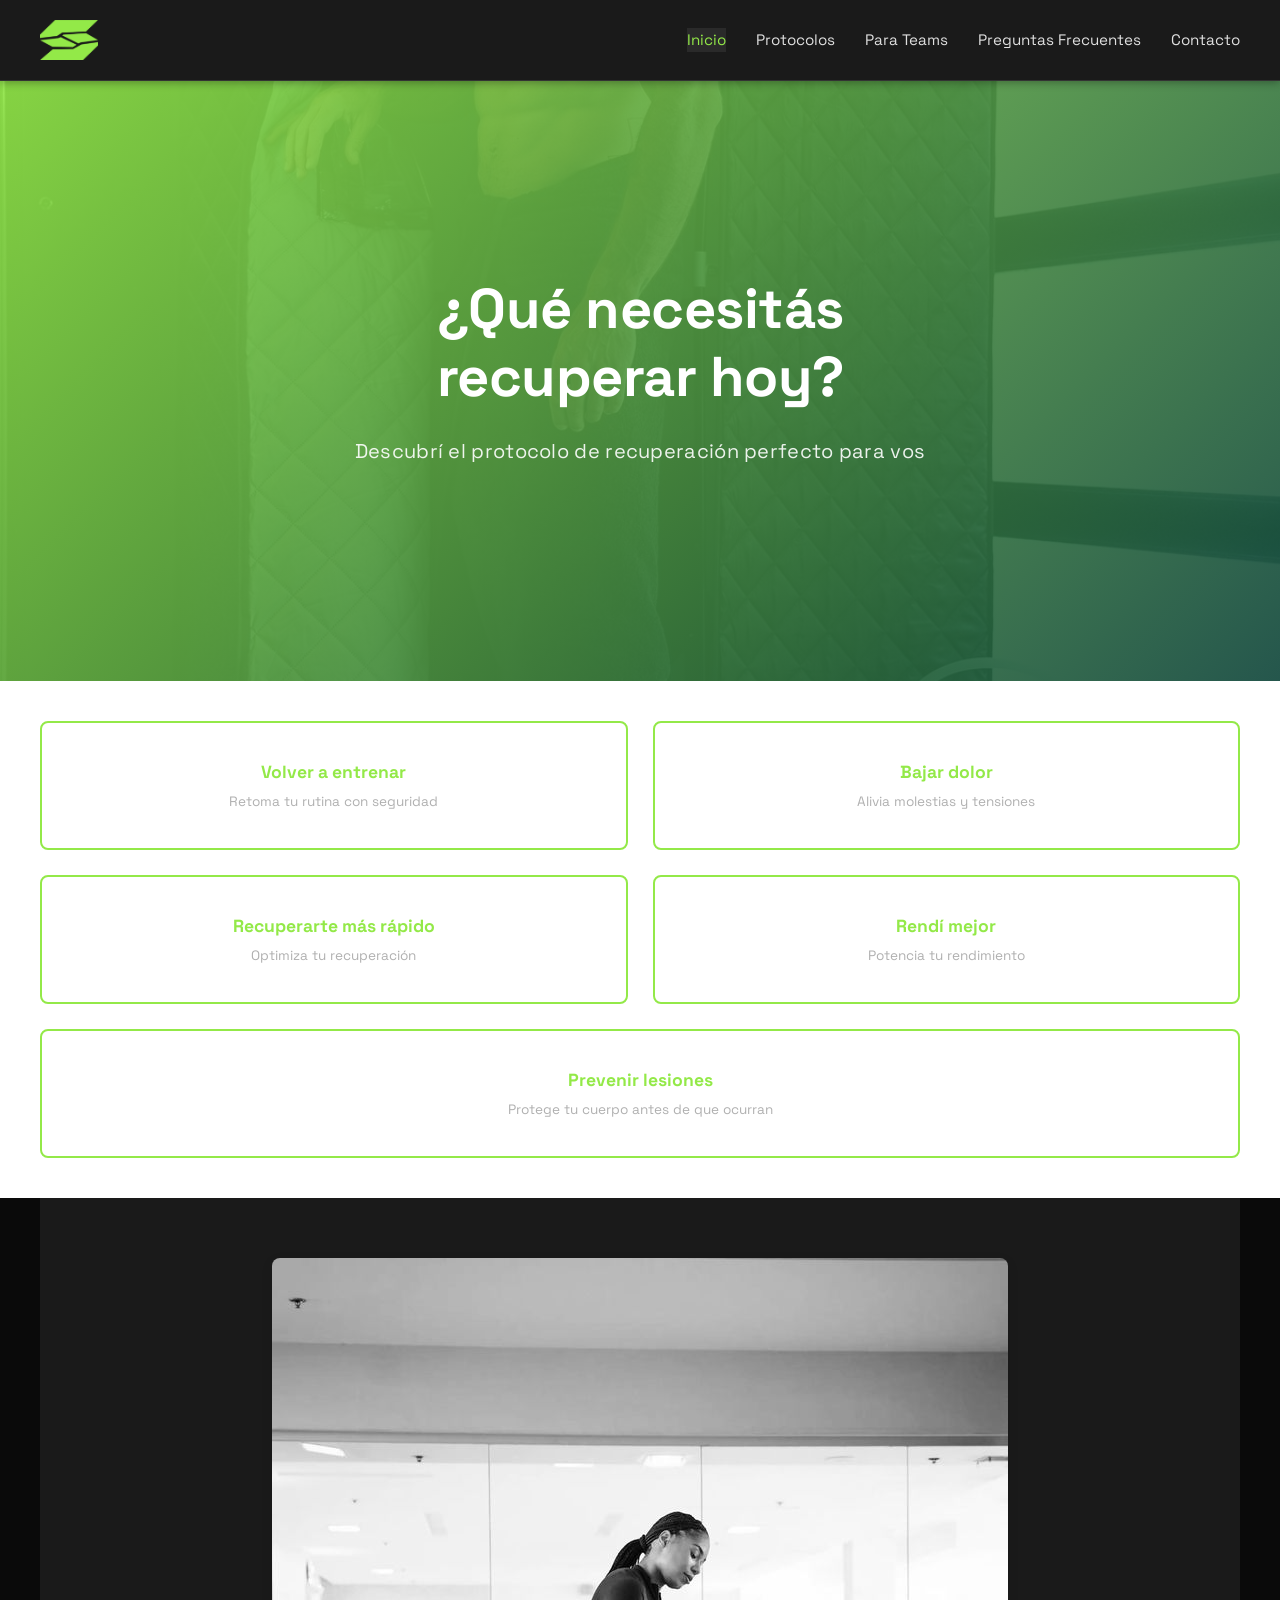
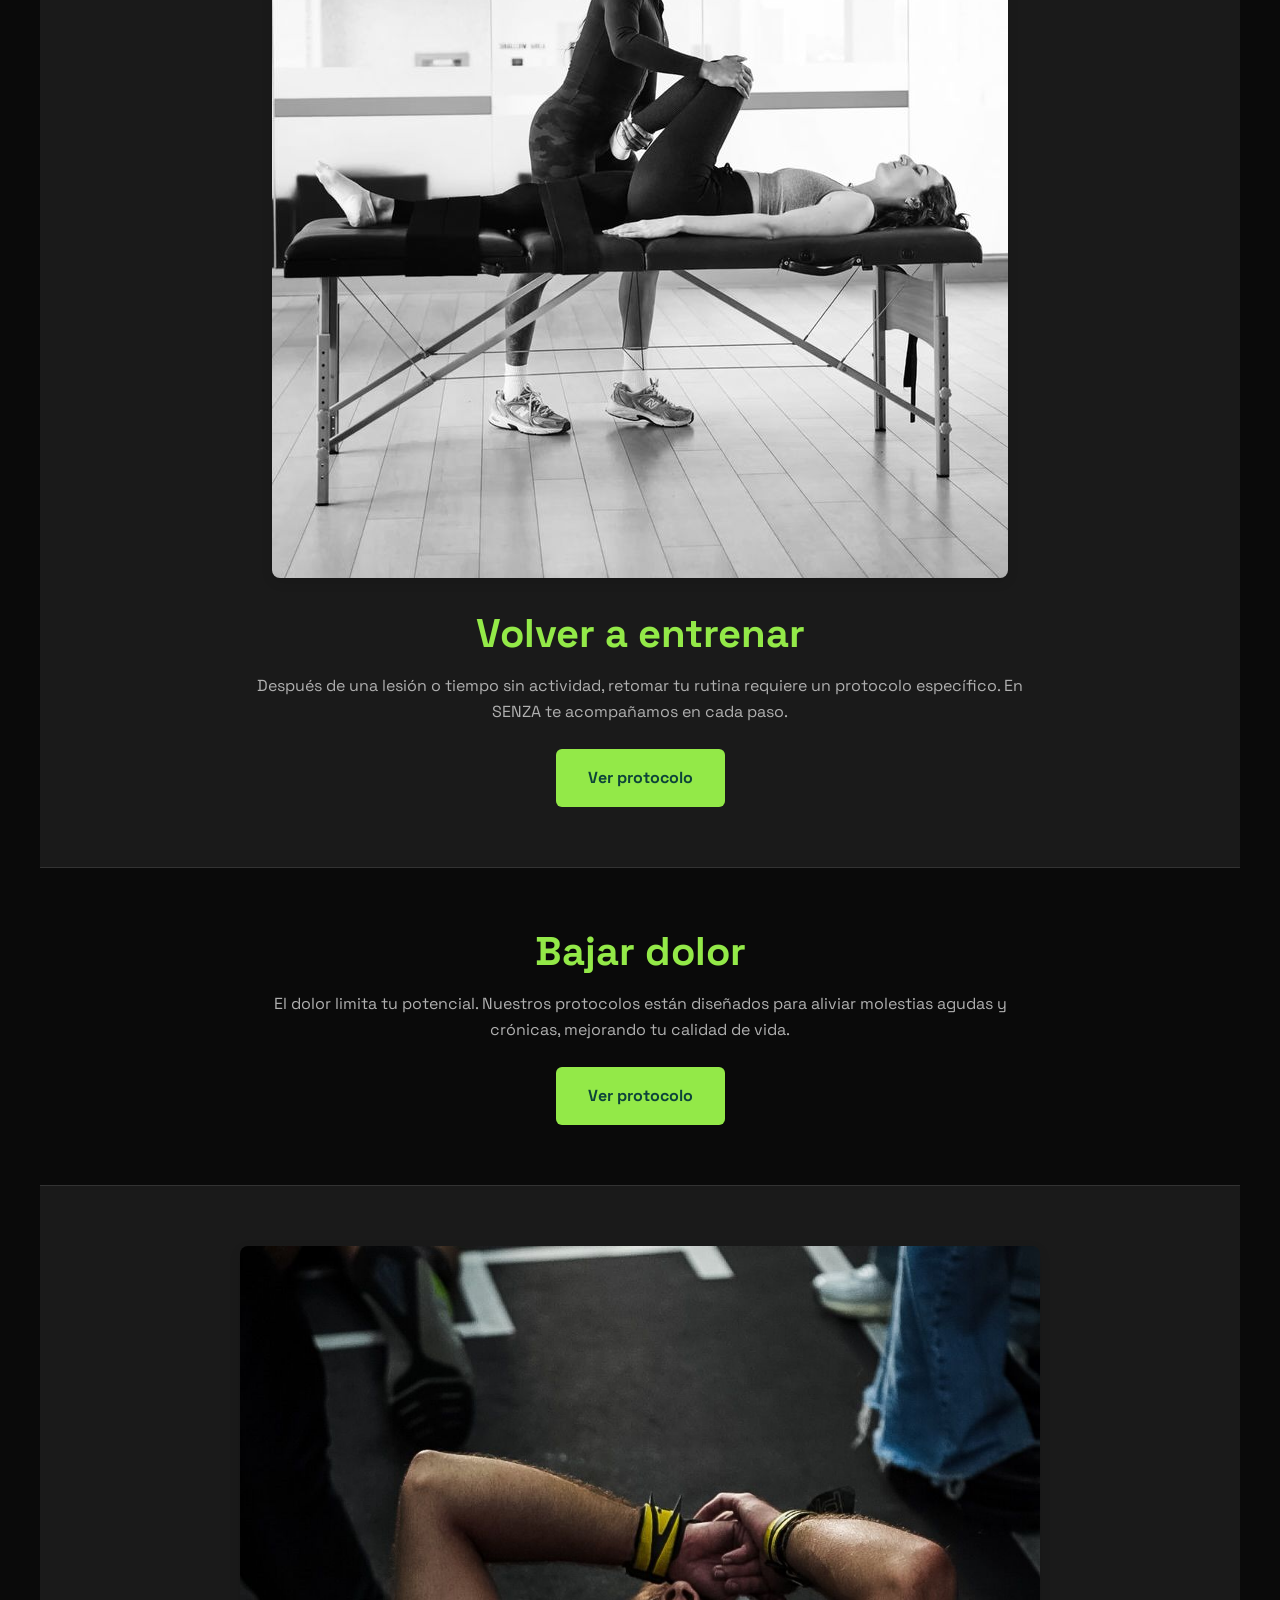
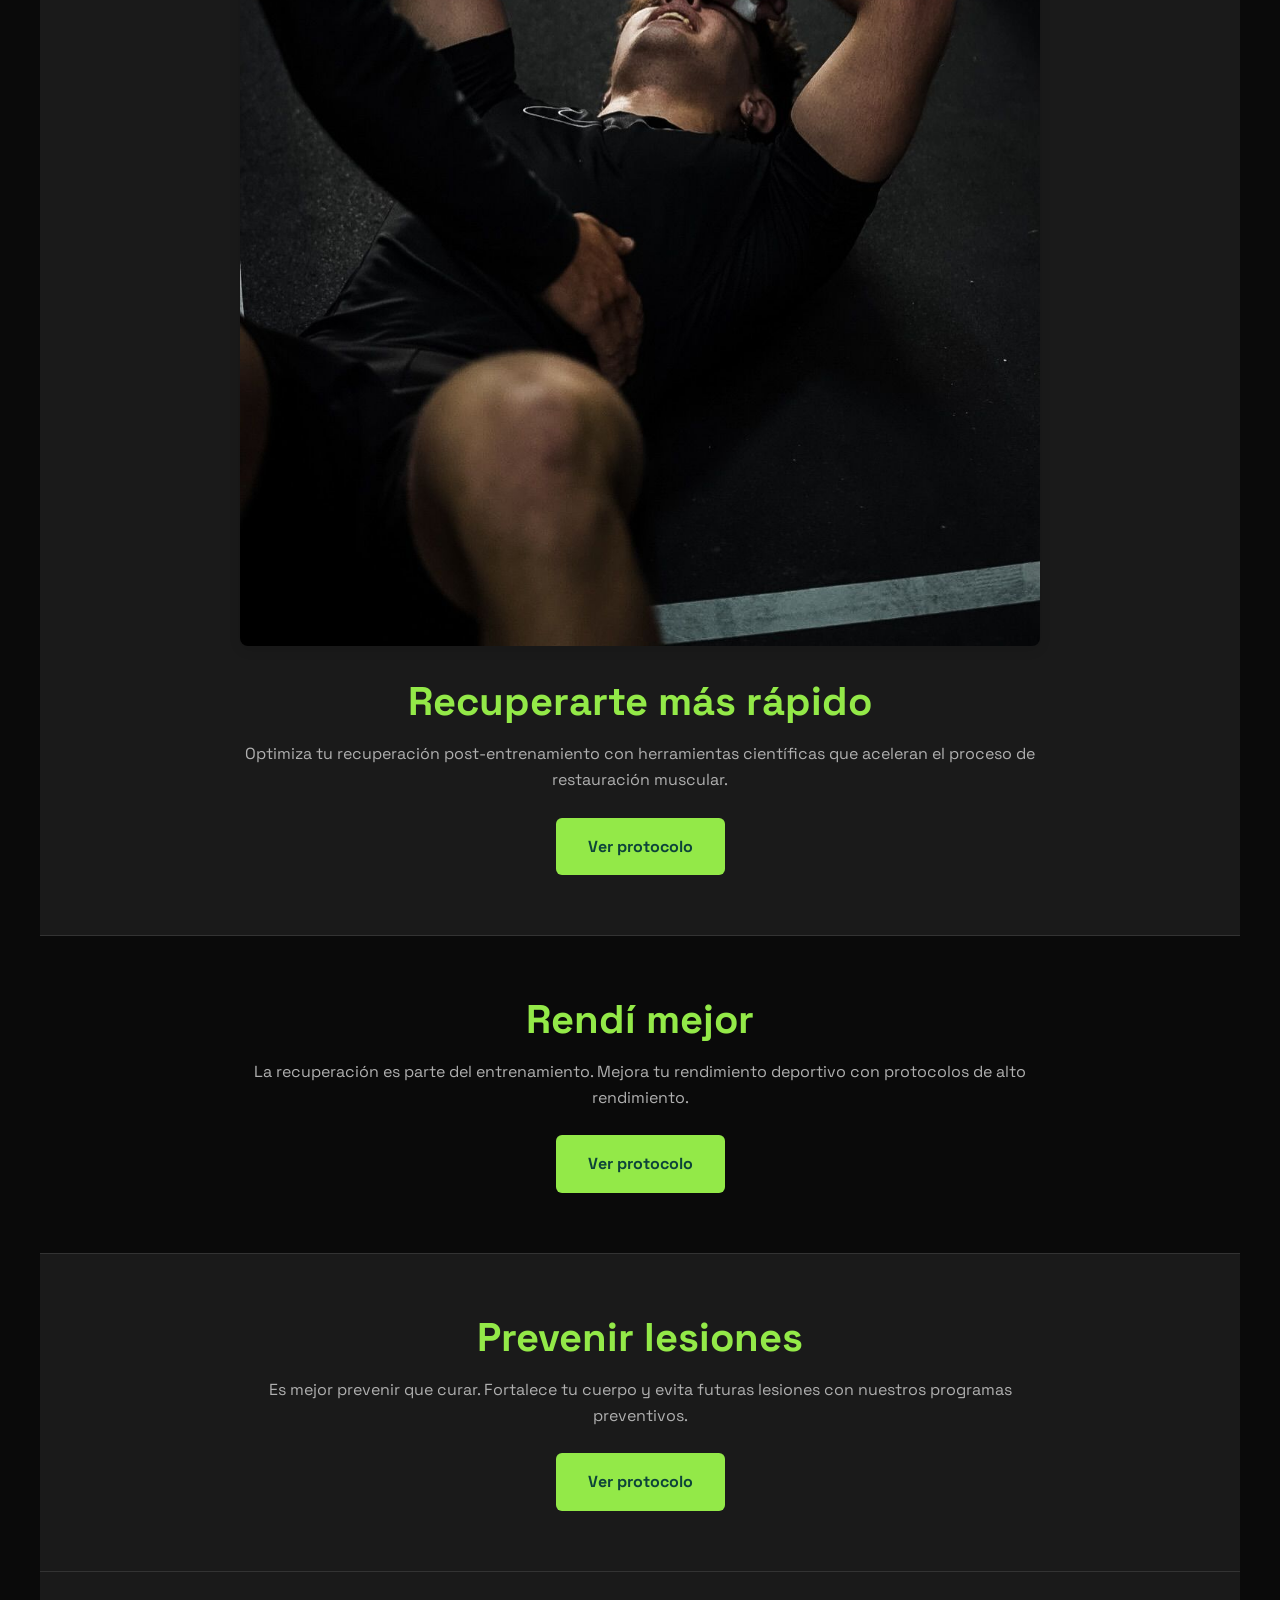
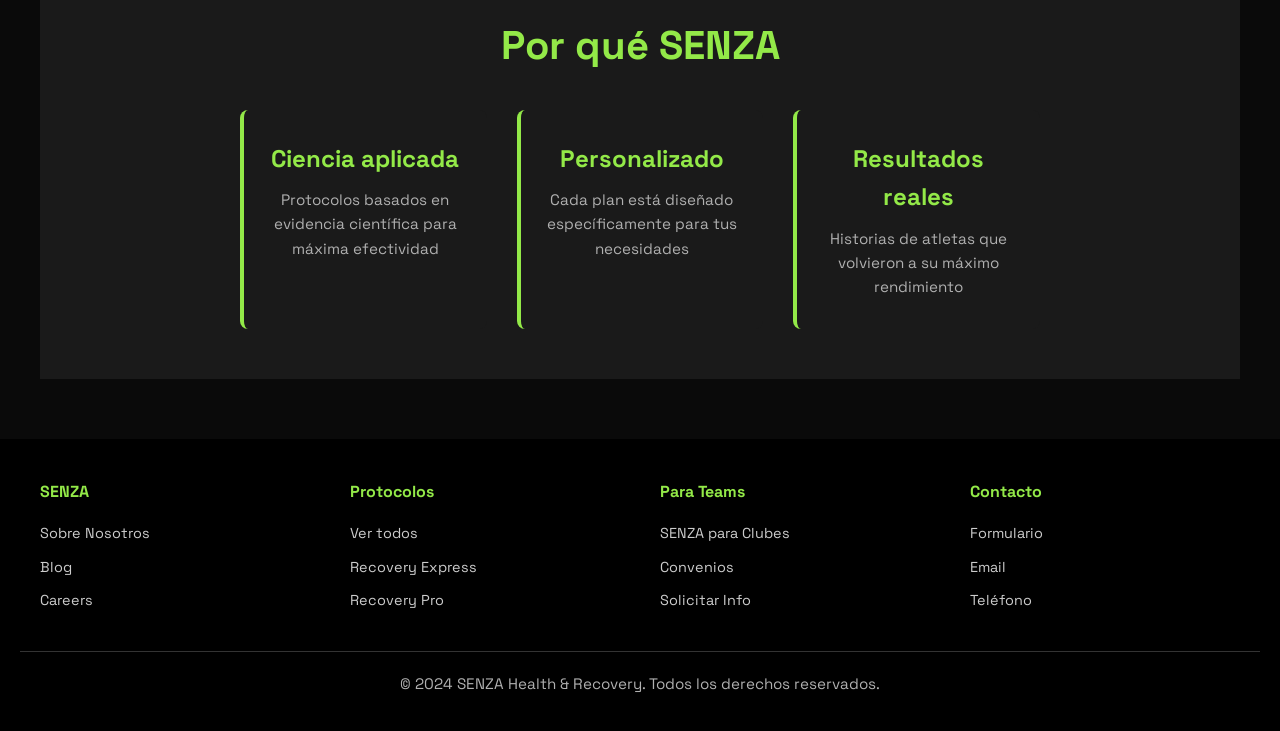
==== index.html @ 99a8eb9c "Initial commit: SENZA Health & Recovery website - HTML pages: index, protocolos, para-teams, pregunt" ====
<!DOCTYPE html>
<html lang="es">
<head>
    <meta charset="UTF-8">
    <meta name="viewport" content="width=device-width, initial-scale=1.0">
    <title>SENZA - Health & Recovery</title>
    <link rel="stylesheet" href="css/estilos.css">
</head>
<body>
    <!-- HEADER / NAVEGACIÓN -->
    <header>
        <nav class="navbar">
            <div class="navbar-container">
                <a href="index.html" class="logo">
                    <img src="imagenes/logo-verde.png" alt="SENZA Logo" class="logo-img">
                </a>
                <ul class="nav-menu">
                    <li><a href="index.html" class="nav-link active">Inicio</a></li>
                    <li><a href="protocolos.html" class="nav-link">Protocolos</a></li>
                    <li><a href="para-teams.html" class="nav-link">Para Teams</a></li>
                    <li><a href="preguntas-frecuentes.html" class="nav-link">Preguntas Frecuentes</a></li>
                    <li><a href="contacto.html" class="nav-link">Contacto</a></li>
                </ul>
                <div class="hamburger">
                    <span></span>
                    <span></span>
                    <span></span>
                </div>
            </div>
        </nav>
    </header>

    <!-- HERO / SECCIÓN PRINCIPAL -->
    <section class="hero" style="background-image: linear-gradient(135deg, rgba(147, 233, 72, 0.9) 0%, rgba(13, 68, 57, 0.9) 100%), url('imagenes/46f7094ea843554cc579ee31e1f7b771.jpg'); background-size: cover; background-position: center;">
        <div class="hero-content">
            <h1>¿Qué necesitás recuperar hoy?</h1>
            <p>Descubrí el protocolo de recuperación perfecto para vos</p>
        </div>
    </section>

    <!-- DIAGNÓSTICO INTERACTIVO -->
    <section class="diagnostic">
        <div class="diagnostic-container">
            <div class="diagnostic-button" onclick="scrollTo('volver-entrenar')">
                <h3>Volver a entrenar</h3>
                <p>Retoma tu rutina con seguridad</p>
            </div>
            <div class="diagnostic-button" onclick="scrollTo('bajar-dolor')">
                <h3>Bajar dolor</h3>
                <p>Alivia molestias y tensiones</p>
            </div>
            <div class="diagnostic-button" onclick="scrollTo('recuperarse-rapido')">
                <h3>Recuperarte más rápido</h3>
                <p>Optimiza tu recuperación</p>
            </div>
            <div class="diagnostic-button" onclick="scrollTo('rendir-mejor')">
                <h3>Rendí mejor</h3>
                <p>Potencia tu rendimiento</p>
            </div>
            <div class="diagnostic-button full-width" onclick="scrollTo('prevenir-lesiones')">
                <h3>Prevenir lesiones</h3>
                <p>Protege tu cuerpo antes de que ocurran</p>
            </div>
        </div>
    </section>

    <!-- MAIN CONTENT -->
    <main>
        <!-- SECCIÓN: VOLVER A ENTRENAR -->
        <section id="volver-entrenar" class="content-section light">
            <div class="section-container">
                <img src="imagenes/8a02cea2cf33fbfdede5aaa1fe6d29bd.jpg" alt="Volver a entrenar" class="section-image">
                <h2>Volver a entrenar</h2>
                <p>Después de una lesión o tiempo sin actividad, retomar tu rutina requiere un protocolo específico. En SENZA te acompañamos en cada paso.</p>
                <a href="protocolos.html#recovery-express" class="btn btn-primary">Ver protocolo</a>
            </div>
        </section>

        <!-- SECCIÓN: BAJAR DOLOR -->
        <section id="bajar-dolor" class="content-section">
            <div class="section-container">
                <h2>Bajar dolor</h2>
                <p>El dolor limita tu potencial. Nuestros protocolos están diseñados para aliviar molestias agudas y crónicas, mejorando tu calidad de vida.</p>
                <a href="protocolos.html#dolor-mobility" class="btn btn-primary">Ver protocolo</a>
            </div>
        </section>

        <!-- SECCIÓN: RECUPERARSE MÁS RÁPIDO -->
        <section id="recuperarse-rapido" class="content-section light">
            <div class="section-container">
                <img src="imagenes/bd21b27d246261cbda3d5348ef3e75e0.jpg" alt="Recuperate más rápido" class="section-image">
                <h2>Recuperarte más rápido</h2>
                <p>Optimiza tu recuperación post-entrenamiento con herramientas científicas que aceleran el proceso de restauración muscular.</p>
                <a href="protocolos.html#recovery-pro" class="btn btn-primary">Ver protocolo</a>
            </div>
        </section>

        <!-- SECCIÓN: RENDÍ MEJOR -->
        <section id="rendir-mejor" class="content-section">
            <div class="section-container">
                <h2>Rendí mejor</h2>
                <p>La recuperación es parte del entrenamiento. Mejora tu rendimiento deportivo con protocolos de alto rendimiento.</p>
                <a href="protocolos.html#post-match" class="btn btn-primary">Ver protocolo</a>
            </div>
        </section>

        <!-- SECCIÓN: PREVENIR LESIONES -->
        <section id="prevenir-lesiones" class="content-section light">
            <div class="section-container">
                <h2>Prevenir lesiones</h2>
                <p>Es mejor prevenir que curar. Fortalece tu cuerpo y evita futuras lesiones con nuestros programas preventivos.</p>
                <a href="protocolos.html#prevencion" class="btn btn-primary">Ver protocolo</a>
            </div>
        </section>

        <!-- SECCIÓN: POR QUÉ SENZA -->
        <section class="why-senza">
            <div class="section-container">
                <h2>Por qué SENZA</h2>
                <div class="features">
                    <div class="feature-card">
                        <h3>Ciencia aplicada</h3>
                        <p>Protocolos basados en evidencia científica para máxima efectividad</p>
                    </div>
                    <div class="feature-card">
                        <h3>Personalizado</h3>
                        <p>Cada plan está diseñado específicamente para tus necesidades</p>
                    </div>
                    <div class="feature-card">
                        <h3>Resultados reales</h3>
                        <p>Historias de atletas que volvieron a su máximo rendimiento</p>
                    </div>
                </div>
            </div>
        </section>
    </main>

    <!-- FOOTER -->
    <footer>
        <div class="footer-container">
            <div class="footer-section">
                <h4>SENZA</h4>
                <ul>
                    <li><a href="#">Sobre Nosotros</a></li>
                    <li><a href="#">Blog</a></li>
                    <li><a href="#">Careers</a></li>
                </ul>
            </div>
            <div class="footer-section">
                <h4>Protocolos</h4>
                <ul>
                    <li><a href="protocolos.html">Ver todos</a></li>
                    <li><a href="protocolos.html#recovery-express">Recovery Express</a></li>
                    <li><a href="protocolos.html#recovery-pro">Recovery Pro</a></li>
                </ul>
            </div>
            <div class="footer-section">
                <h4>Para Teams</h4>
                <ul>
                    <li><a href="para-teams.html">SENZA para Clubes</a></li>
                    <li><a href="para-teams.html">Convenios</a></li>
                    <li><a href="contacto.html">Solicitar Info</a></li>
                </ul>
            </div>
            <div class="footer-section">
                <h4>Contacto</h4>
                <ul>
                    <li><a href="contacto.html">Formulario</a></li>
                    <li><a href="#">Email</a></li>
                    <li><a href="#">Teléfono</a></li>
                </ul>
            </div>
        </div>
        <div class="footer-bottom">
            <p>&copy; 2024 SENZA Health & Recovery. Todos los derechos reservados.</p>
        </div>
    </footer>

    <script src="js/script.js"></script>
</body>
</html>
---- css/estilos.css ----
/* ============================================
   SENZA - Health & Recovery
   Estilos CSS - Mobile First
   ============================================ */

/* FUENTES PERSONALIZADAS */
@font-face {
    font-family: 'SpaceGrotesk';
    src: url('../fonts/SpaceGrotesk-Regular.ttf') format('truetype');
    font-weight: normal;
    font-style: normal;
}

@font-face {
    font-family: 'SpaceGrotesk';
    src: url('../fonts/SpaceGrotesk-Bold.ttf') format('truetype');
    font-weight: 700;
    font-style: normal;
}

@font-face {
    font-family: 'TacticSans';
    src: url('../fonts/TacticSans-Reg.otf') format('opentype');
    font-weight: normal;
    font-style: normal;
}

@font-face {
    font-family: 'TacticSans';
    src: url('../fonts/TacticSans-Bld.otf') format('opentype');
    font-weight: 700;
    font-style: normal;
}

/* VARIABLES DE COLOR */
:root {
    --verde-claro: #93E948;
    --teal: #0d4439;
    --negro: #000000;
    --blanco: #ffffff;
    --gris-oscuro: #1a1a1a;
    --gris-medio: #666666;
    --gris-claro: #f5f5f5;
    --gris-borde: #e0e0e0;

    --font-primary: 'SpaceGrotesk', 'Segoe UI', sans-serif;
    --font-secondary: 'TacticSans', Georgia, serif;
}

/* RESET Y ESTILOS BASE */
* {
    margin: 0;
    padding: 0;
    box-sizing: border-box;
}

html {
    scroll-behavior: smooth;
}

body {
    font-family: var(--font-primary);
    color: #e0e0e0;
    background-color: #0a0a0a;
    line-height: 1.6;
    font-size: 16px;
}

/* ============================================
   TIPOGRAFÍA
   ============================================ */

h1 {
    font-size: 2rem;
    color: var(--blanco);
    font-weight: 700;
    margin-bottom: 0.5em;
    line-height: 1.2;
}

h2 {
    font-size: 1.8rem;
    color: var(--verde-claro);
    font-weight: 700;
    margin-bottom: 1em;
    line-height: 1.2;
}

h3 {
    font-size: 1.3rem;
    color: var(--verde-claro);
    font-weight: 600;
    margin-bottom: 0.5em;
}

h4 {
    font-size: 1.1rem;
    color: var(--verde-claro);
    font-weight: 600;
    margin-bottom: 0.5em;
}

p {
    font-size: 0.95rem;
    margin-bottom: 1em;
    color: #b0b0b0;
    line-height: 1.6;
}

a {
    text-decoration: none;
    color: inherit;
    transition: color 0.3s ease;
}

/* ============================================
   HEADER Y NAVEGACIÓN
   ============================================ */

header {
    background-color: #1a1a1a;
    border-bottom: 1px solid #333;
    position: sticky;
    top: 0;
    z-index: 1000;
    box-shadow: 0 2px 8px rgba(0, 0, 0, 0.3);
}

.navbar {
    padding: 15px 20px;
}

.navbar-container {
    display: flex;
    justify-content: space-between;
    align-items: center;
    max-width: 1200px;
    margin: 0 auto;
}

.logo {
    display: flex;
    align-items: center;
    gap: 10px;
    font-weight: 700;
    font-size: 1.3rem;
    color: #e0e0e0;
}

.logo-img {
    height: 40px;
    width: auto;
    object-fit: contain;
}

/* Menú hamburguer */
.hamburger {
    display: flex;
    flex-direction: column;
    gap: 5px;
    cursor: pointer;
}

.hamburger span {
    width: 25px;
    height: 3px;
    background-color: #e0e0e0;
    border-radius: 2px;
    transition: all 0.3s ease;
}

.hamburger.active span:nth-child(1) {
    transform: rotate(45deg) translate(8px, 8px);
}

.hamburger.active span:nth-child(2) {
    opacity: 0;
}

.hamburger.active span:nth-child(3) {
    transform: rotate(-45deg) translate(7px, -7px);
}

/* Menú de navegación móvil */
.nav-menu {
    display: none;
    list-style: none;
    position: absolute;
    top: 60px;
    left: 0;
    width: 100%;
    background-color: var(--blanco);
    flex-direction: column;
    gap: 0;
    padding: 20px 0;
    border-bottom: 1px solid var(--gris-borde);
}

.nav-menu.active {
    display: flex;
}

.nav-link {
    display: block;
    padding: 15px 20px;
    color: #e0e0e0;
    font-weight: 500;
    border-bottom: 1px solid #333;
    transition: background-color 0.3s ease;
}

.nav-link:hover,
.nav-link.active {
    background-color: #2a2a2a;
    color: var(--verde-claro);
}

/* ============================================
   SECCIÓN HERO
   ============================================ */

.hero {
    background: linear-gradient(135deg, var(--verde-claro) 0%, var(--teal) 100%);
    color: var(--blanco);
    padding: 60px 20px;
    text-align: center;
    min-height: 400px;
    display: flex;
    align-items: center;
    justify-content: center;
}

.hero-content {
    max-width: 700px;
    padding: 20px;
}

.hero h1 {
    font-size: 2.8rem;
    margin-bottom: 20px;
    font-weight: 700;
    letter-spacing: -0.5px;
}

.hero p {
    color: rgba(255, 255, 255, 0.9);
    font-size: 1.1rem;
    font-weight: 500;
    letter-spacing: 0.3px;
}

/* ============================================
   SECCIÓN DIAGNÓSTICO
   ============================================ */

.diagnostic {
    padding: 40px 20px;
    background-color: var(--blanco);
}

.diagnostic-container {
    max-width: 1200px;
    margin: 0 auto;
    display: grid;
    grid-template-columns: 1fr;
    gap: 15px;
}

.diagnostic-button {
    padding: 25px 20px;
    border: 2px solid var(--verde-claro);
    background-color: var(--blanco);
    color: var(--teal);
    border-radius: 8px;
    cursor: pointer;
    transition: all 0.3s ease;
    text-align: center;
    min-height: 100px;
    display: flex;
    flex-direction: column;
    justify-content: center;
    align-items: center;
}

.diagnostic-button:active {
    background-color: var(--verde-claro);
    color: var(--teal);
    transform: scale(0.98);
}

.diagnostic-button h3 {
    margin-bottom: 5px;
    font-size: 1.1rem;
}

.diagnostic-button p {
    margin-bottom: 0;
    font-size: 0.85rem;
}

.diagnostic-button.full-width {
    grid-column: 1 / -1;
}

/* ============================================
   MAIN CONTENT SECTIONS
   ============================================ */

main {
    max-width: 1200px;
    margin: 0 auto;
}

.content-section {
    padding: 50px 20px;
    border-bottom: 1px solid #333;
    background-color: #0a0a0a;
}

.content-section.light {
    background-color: #1a1a1a;
}

.section-container {
    max-width: 800px;
    margin: 0 auto;
    text-align: center;
}

.section-container h2 {
    margin-bottom: 15px;
}

.section-container p {
    margin-bottom: 25px;
    font-size: 1rem;
}

.section-image {
    max-width: 100%;
    height: auto;
    border-radius: 8px;
    margin-bottom: 25px;
    box-shadow: 0 4px 12px rgba(0, 0, 0, 0.1);
    object-fit: cover;
}

/* ============================================
   BOTONES
   ============================================ */

.btn {
    padding: 14px 28px;
    border: none;
    border-radius: 6px;
    font-size: 0.95rem;
    font-weight: 600;
    cursor: pointer;
    transition: all 0.3s ease;
    text-decoration: none;
    display: inline-block;
}

.btn-primary {
    background-color: var(--verde-claro);
    color: var(--teal);
}

.btn-primary:active {
    background-color: #7fd740;
    transform: translateY(-2px);
    box-shadow: 0 4px 12px rgba(147, 233, 72, 0.3);
}

.btn-secondary {
    background-color: var(--teal);
    color: var(--blanco);
}

.btn-secondary:active {
    background-color: #053a2f;
    transform: translateY(-2px);
    box-shadow: 0 4px 12px rgba(13, 68, 57, 0.3);
}

/* ============================================
   SECCIÓN: POR QUÉ SENZA
   ============================================ */

.why-senza {
    padding: 50px 20px;
    background-color: #1a1a1a;
}

.why-senza h2 {
    text-align: center;
    margin-bottom: 40px;
    color: var(--verde-claro);
}

.features {
    display: grid;
    grid-template-columns: 1fr;
    gap: 20px;
    max-width: 1200px;
    margin: 0 auto;
}

.feature-card {
    background-color: #1a1a1a;
    padding: 25px 20px;
    border-radius: 8px;
    text-align: center;
    border-left: 4px solid var(--verde-claro);
}

.feature-card h3 {
    color: var(--verde-claro);
    margin-bottom: 10px;
}

.feature-card p {
    color: #b0b0b0;
    margin-bottom: 0;
    font-size: 0.95rem;
}

/* ============================================
   FOOTER
   ============================================ */

footer {
    background-color: var(--negro);
    color: var(--blanco);
    padding: 40px 20px 20px;
    margin-top: 60px;
}

.footer-container {
    max-width: 1200px;
    margin: 0 auto;
    display: grid;
    grid-template-columns: 1fr;
    gap: 30px;
    margin-bottom: 30px;
}

.footer-section h4 {
    color: var(--verde-claro);
    margin-bottom: 15px;
    font-size: 1rem;
}

.footer-section ul {
    list-style: none;
}

.footer-section ul li {
    margin-bottom: 8px;
}

.footer-section a {
    color: rgba(255, 255, 255, 0.8);
    font-size: 0.9rem;
    transition: color 0.3s ease;
}

.footer-section a:hover {
    color: var(--verde-claro);
}

.footer-bottom {
    border-top: 1px solid rgba(255, 255, 255, 0.2);
    padding-top: 20px;
    text-align: center;
    color: rgba(255, 255, 255, 0.6);
    font-size: 0.85rem;
}

/* ============================================
   RESPONSIVE - TABLET (768px+)
   ============================================ */

@media (min-width: 768px) {
    h1 {
        font-size: 2.5rem;
    }

    h2 {
        font-size: 2.2rem;
    }

    h3 {
        font-size: 1.5rem;
    }

    .hero {
        padding: 80px 40px;
        min-height: 500px;
    }

    .hero h1 {
        font-size: 3rem;
    }

    .navbar {
        padding: 20px 40px;
    }

    .hamburger {
        display: none;
    }

    .nav-menu {
        display: flex !important;
        position: static;
        flex-direction: row;
        gap: 30px;
        padding: 0;
        border: none;
        width: auto;
        background-color: transparent;
    }

    .nav-link {
        padding: 0;
        border: none;
        font-size: 0.95rem;
    }

    .nav-link:hover {
        background-color: transparent;
        color: var(--verde-claro);
    }

    .diagnostic-container {
        grid-template-columns: repeat(2, 1fr);
        gap: 20px;
    }

    .diagnostic-button {
        padding: 30px 20px;
    }

    .diagnostic-button.full-width {
        grid-column: 1 / -1;
    }

    .content-section {
        padding: 60px 40px;
    }

    .features {
        grid-template-columns: repeat(3, 1fr);
        gap: 30px;
    }

    .footer-container {
        grid-template-columns: repeat(4, 1fr);
        gap: 40px;
    }
}

/* ============================================
   RESPONSIVE - DESKTOP (1024px+)
   ============================================ */

@media (min-width: 1024px) {
    h1 {
        font-size: 3rem;
    }

    h2 {
        font-size: 2.5rem;
    }

    .hero {
        padding: 100px 40px;
        min-height: 600px;
    }

    .hero h1 {
        font-size: 3.5rem;
        margin-bottom: 25px;
    }

    .hero p {
        font-size: 1.25rem;
    }

    .diagnostic-container {
        gap: 25px;
    }

    .diagnostic-button {
        padding: 35px 25px;
        min-height: 120px;
    }

    .feature-card {
        padding: 30px 25px;
    }

    .btn {
        padding: 16px 32px;
        font-size: 1rem;
    }
}

/* ============================================
   UTILIDADES
   ============================================ */

.text-center {
    text-align: center;
}

.text-left {
    text-align: left;
}

.mt-20 {
    margin-top: 20px;
}

.mt-40 {
    margin-top: 40px;
}

.mb-20 {
    margin-bottom: 20px;
}

.mb-40 {
    margin-bottom: 40px;
}

.hidden {
    display: none;
}
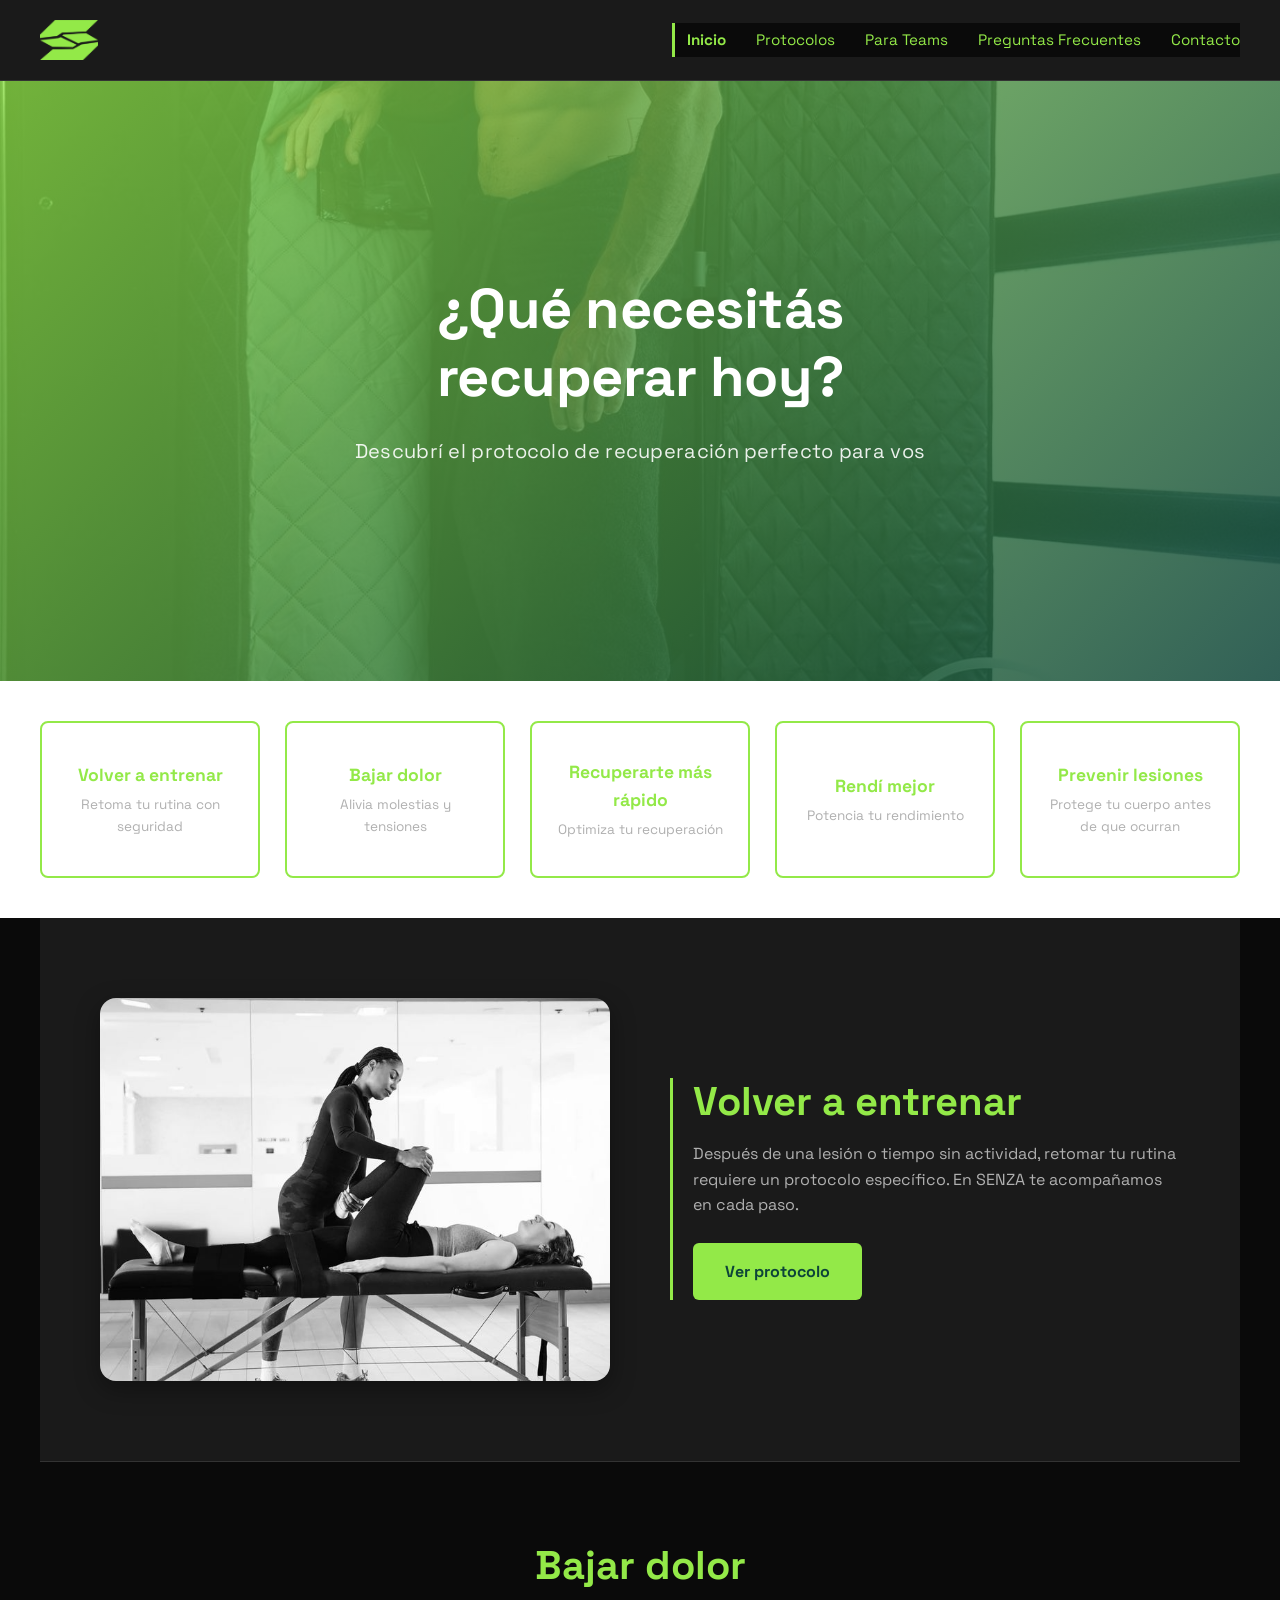
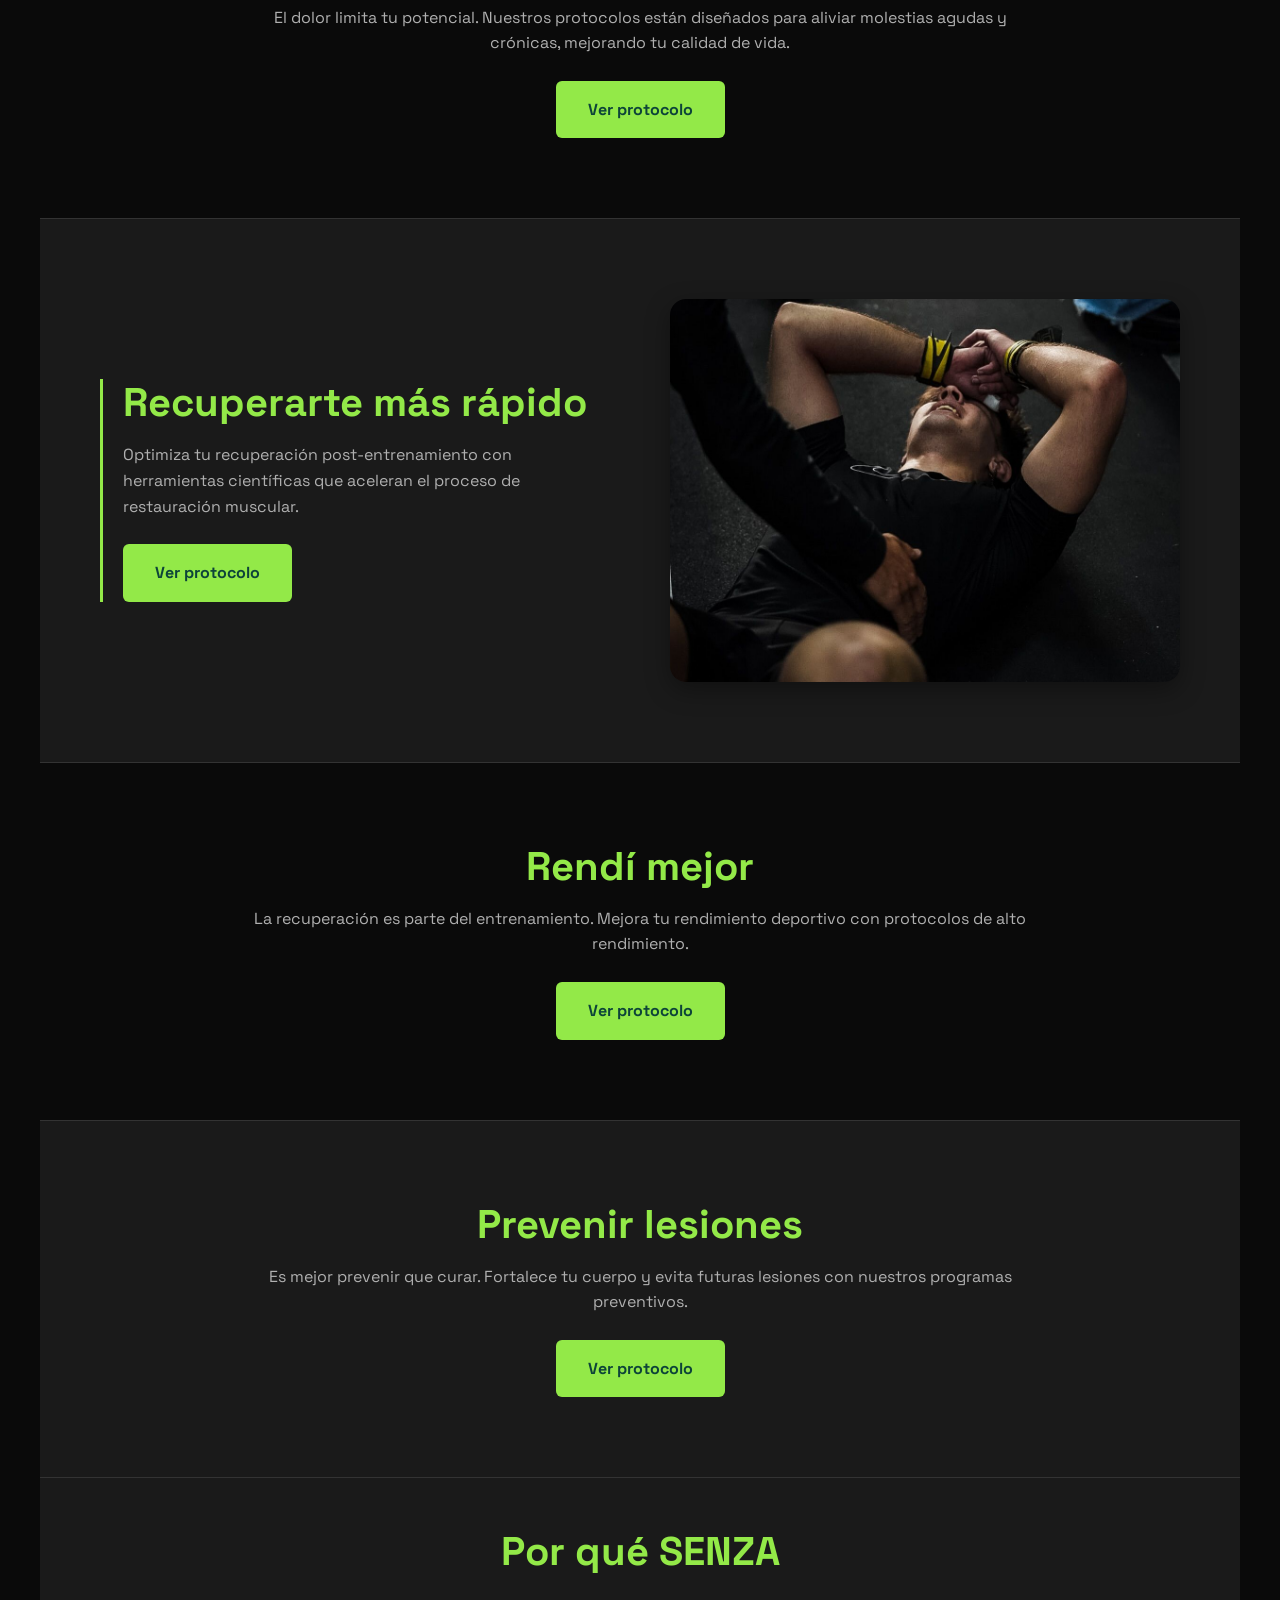
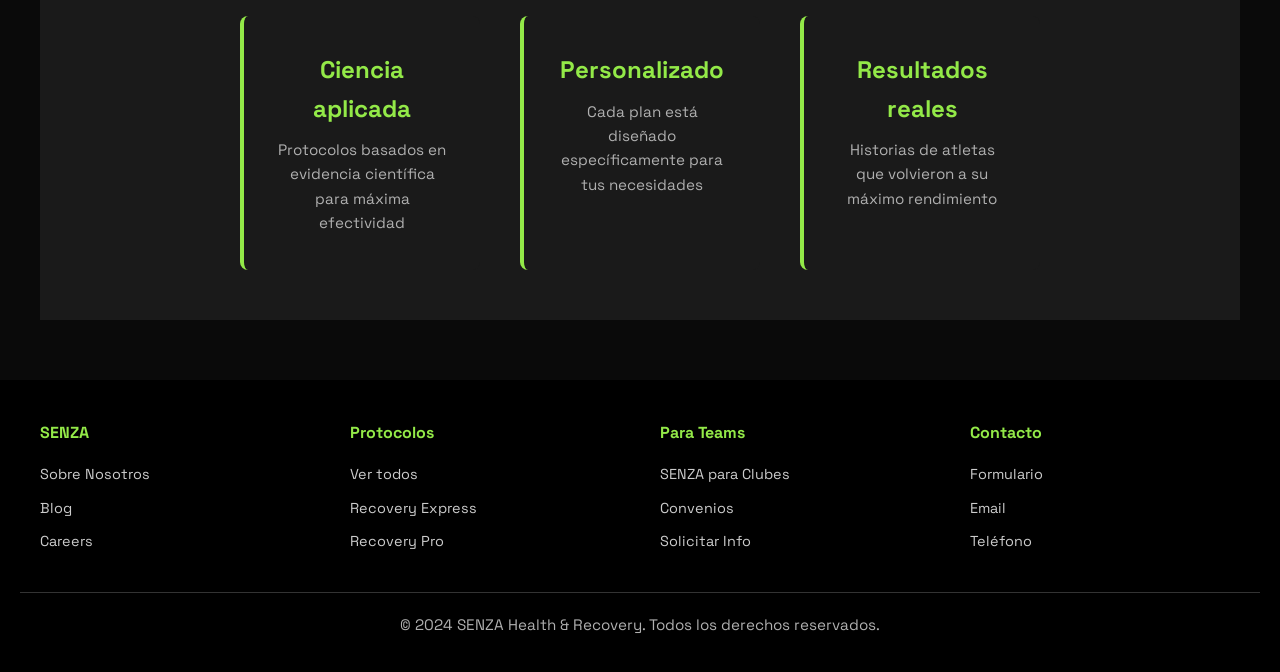
==== commit 84b26eac: "Mejoras responsive, videos, casos de exito y limpieza de temp_senza" ====
--- a/index.html
+++ b/index.html
@@ -31,7 +31,11 @@
     </header>
 
     <!-- HERO / SECCIÓN PRINCIPAL -->
-    <section class="hero" style="background-image: linear-gradient(135deg, rgba(147, 233, 72, 0.9) 0%, rgba(13, 68, 57, 0.9) 100%), url('imagenes/46f7094ea843554cc579ee31e1f7b771.jpg'); background-size: cover; background-position: center;">
+    <section class="hero hero-video">
+        <video class="hero-video-bg" autoplay muted loop playsinline poster="imagenes/46f7094ea843554cc579ee31e1f7b771.jpg">
+            <source src="videos/hero-video.mp4" type="video/mp4">
+        </video>
+        <div class="hero-overlay"></div>
         <div class="hero-content">
             <h1>¿Qué necesitás recuperar hoy?</h1>
             <p>Descubrí el protocolo de recuperación perfecto para vos</p>
@@ -68,11 +72,13 @@
     <main>
         <!-- SECCIÓN: VOLVER A ENTRENAR -->
         <section id="volver-entrenar" class="content-section light">
-            <div class="section-container">
+            <div class="section-container with-image">
                 <img src="imagenes/8a02cea2cf33fbfdede5aaa1fe6d29bd.jpg" alt="Volver a entrenar" class="section-image">
-                <h2>Volver a entrenar</h2>
-                <p>Después de una lesión o tiempo sin actividad, retomar tu rutina requiere un protocolo específico. En SENZA te acompañamos en cada paso.</p>
-                <a href="protocolos.html#recovery-express" class="btn btn-primary">Ver protocolo</a>
+                <div class="content-text">
+                    <h2>Volver a entrenar</h2>
+                    <p>Después de una lesión o tiempo sin actividad, retomar tu rutina requiere un protocolo específico. En SENZA te acompañamos en cada paso.</p>
+                    <a href="protocolos.html#recovery-express" class="btn btn-primary">Ver protocolo</a>
+                </div>
             </div>
         </section>
 
@@ -87,11 +93,13 @@
 
         <!-- SECCIÓN: RECUPERARSE MÁS RÁPIDO -->
         <section id="recuperarse-rapido" class="content-section light">
-            <div class="section-container">
+            <div class="section-container with-image">
+                <div class="content-text">
+                    <h2>Recuperarte más rápido</h2>
+                    <p>Optimiza tu recuperación post-entrenamiento con herramientas científicas que aceleran el proceso de restauración muscular.</p>
+                    <a href="protocolos.html#recovery-pro" class="btn btn-primary">Ver protocolo</a>
+                </div>
                 <img src="imagenes/bd21b27d246261cbda3d5348ef3e75e0.jpg" alt="Recuperate más rápido" class="section-image">
-                <h2>Recuperarte más rápido</h2>
-                <p>Optimiza tu recuperación post-entrenamiento con herramientas científicas que aceleran el proceso de restauración muscular.</p>
-                <a href="protocolos.html#recovery-pro" class="btn btn-primary">Ver protocolo</a>
             </div>
         </section>
 
--- a/css/estilos.css
+++ b/css/estilos.css
@@ -123,7 +123,6 @@
     position: sticky;
     top: 0;
     z-index: 1000;
-    box-shadow: 0 2px 8px rgba(0, 0, 0, 0.3);
 }
 
 .navbar {
@@ -183,36 +182,43 @@
 
 /* Menú de navegación móvil */
 .nav-menu {
-    display: none;
+    display: none !important;
     list-style: none;
     position: absolute;
     top: 60px;
     left: 0;
     width: 100%;
-    background-color: var(--blanco);
+    background-color: #0a0a0a !important;
     flex-direction: column;
     gap: 0;
     padding: 20px 0;
-    border-bottom: 1px solid var(--gris-borde);
+    border-bottom: 1px solid #333;
 }
 
 .nav-menu.active {
-    display: flex;
+    display: flex !important;
 }
 
 .nav-link {
     display: block;
     padding: 15px 20px;
-    color: #e0e0e0;
+    color: #93E948 !important;
     font-weight: 500;
-    border-bottom: 1px solid #333;
-    transition: background-color 0.3s ease;
-}
-
-.nav-link:hover,
+    border-bottom: 1px solid #222;
+    border-left: 3px solid transparent;
+    transition: all 0.3s ease;
+}
+
+.nav-link:hover {
+    background-color: #1a1a1a !important;
+    color: #93E948 !important;
+}
+
 .nav-link.active {
-    background-color: #2a2a2a;
-    color: var(--verde-claro);
+    background-color: rgba(147, 233, 72, 0.08) !important;
+    border-left: 3px solid var(--verde-claro);
+    color: var(--verde-claro) !important;
+    font-weight: 700;
 }
 
 /* ============================================
@@ -228,11 +234,35 @@
     display: flex;
     align-items: center;
     justify-content: center;
+    position: relative;
+    overflow: hidden;
+}
+
+.hero-video-bg {
+    position: absolute;
+    top: 0;
+    left: 0;
+    width: 100%;
+    height: 100%;
+    object-fit: cover;
+    z-index: 0;
+}
+
+.hero-overlay {
+    position: absolute;
+    top: 0;
+    left: 0;
+    width: 100%;
+    height: 100%;
+    background: linear-gradient(135deg, rgba(147, 233, 72, 0.75) 0%, rgba(13, 68, 57, 0.85) 100%);
+    z-index: 1;
 }
 
 .hero-content {
     max-width: 700px;
     padding: 20px;
+    position: relative;
+    z-index: 2;
 }
 
 .hero h1 {
@@ -338,11 +368,57 @@
 
 .section-image {
     max-width: 100%;
+    width: 100%;
     height: auto;
+    aspect-ratio: 16 / 9;
+    max-height: 260px;
     border-radius: 8px;
     margin-bottom: 25px;
     box-shadow: 0 4px 12px rgba(0, 0, 0, 0.1);
     object-fit: cover;
+}
+
+/* Detalles visuales para fichas de protocolos (imagen + texto) */
+.section-container p strong {
+    display: inline-block;
+    color: var(--verde-claro);
+    font-weight: 700;
+}
+
+.content-section:has(.section-image) .section-image {
+    border-radius: 16px;
+    box-shadow: 0 8px 24px rgba(0, 0, 0, 0.35);
+}
+
+/* Layout para secciones con imagen */
+.section-container.with-image {
+    display: grid;
+    grid-template-columns: 1fr;
+    gap: 0;
+    text-align: center;
+}
+
+.section-container.with-image .section-image {
+    margin-bottom: 25px;
+}
+
+.section-container.with-image .content-text {
+    width: 100%;
+}
+
+/* Tablet: 2 columnas */
+@media (min-width: 768px) {
+    .section-container.with-image {
+        grid-template-columns: 1fr 1fr;
+        gap: 40px;
+        align-items: center;
+        text-align: left;
+        max-width: 100%;
+    }
+
+    .section-container.with-image .section-image {
+        margin-bottom: 0;
+    }
 }
 
 /* ============================================
@@ -523,14 +599,25 @@
     }
 
     .nav-link {
-        padding: 0;
+        position: relative;
+        padding: 5px 0;
         border: none;
         font-size: 0.95rem;
+        font-weight: 500;
+        color: #e0e0e0;
+        transition: color 0.3s ease;
     }
 
     .nav-link:hover {
-        background-color: transparent;
         color: var(--verde-claro);
+    }
+
+    .nav-link.active {
+        background-color: transparent !important;
+        border-left: 3px solid var(--verde-claro);
+        padding-left: 12px;
+        color: var(--verde-claro);
+        font-weight: 700;
     }
 
     .diagnostic-container {
@@ -550,9 +637,124 @@
         padding: 60px 40px;
     }
 
+    .content-section:has(.section-image) .section-container {
+        display: flex;
+        flex-direction: row;
+        align-items: center;
+        gap: 40px;
+        text-align: left;
+        max-width: 100%;
+    }
+
+    .content-section:has(.section-image) .section-container > * {
+        flex: 1 1 50%;
+        min-width: 0;
+    }
+
+    .content-section:has(.section-image) .section-image {
+        aspect-ratio: 1 / 1;
+        max-height: none;
+        margin-bottom: 0;
+    }
+
+    .content-section:has(.section-image) .section-container > div {
+        padding-left: 20px;
+        border-left: 3px solid var(--verde-claro);
+    }
+
+    .content-section:nth-child(even):has(.section-image) .section-container {
+        flex-direction: row-reverse;
+    }
+
+    .section-container.with-image {
+        max-width: 100%;
+    }
+
+    .section-container.with-image .section-image {
+        aspect-ratio: 1 / 1;
+    }
+
+    .features {
+        grid-template-columns: repeat(2, 1fr);
+        gap: 30px;
+    }
+
+    .footer-container {
+        grid-template-columns: repeat(2, 1fr);
+        gap: 30px 40px;
+    }
+}
+
+/* ============================================
+   RESPONSIVE - DESKTOP (1024px+)
+   ============================================ */
+
+@media (min-width: 1024px) {
+    h1 {
+        font-size: 3rem;
+    }
+
+    h2 {
+        font-size: 2.5rem;
+    }
+
+    .hero {
+        padding: 100px 40px;
+        min-height: 600px;
+    }
+
+    .hero h1 {
+        font-size: 3.5rem;
+        margin-bottom: 25px;
+    }
+
+    .hero p {
+        font-size: 1.25rem;
+    }
+
+    .diagnostic-container {
+        gap: 25px;
+        grid-template-columns: repeat(5, 1fr);
+    }
+
+    .diagnostic-button {
+        padding: 35px 25px;
+        min-height: 120px;
+    }
+
+    .diagnostic-button.full-width {
+        grid-column: auto;
+    }
+
+    .content-section {
+        padding: 80px 60px;
+    }
+
+    .content-section:has(.section-image) .section-container {
+        gap: 60px;
+    }
+
+    .content-section:has(.section-image) .section-container > * {
+        flex: 1 1 45%;
+    }
+
+    .content-section:has(.section-image) .section-image {
+        aspect-ratio: 4 / 3;
+        min-width: 0;
+    }
+
     .features {
         grid-template-columns: repeat(3, 1fr);
-        gap: 30px;
+        gap: 40px;
+    }
+
+    .feature-card {
+        padding: 35px 30px;
+    }
+
+    .btn {
+        padding: 16px 32px;
+        font-size: 1rem;
     }
 
     .footer-container {
@@ -562,52 +764,6 @@
 }
 
 /* ============================================
-   RESPONSIVE - DESKTOP (1024px+)
-   ============================================ */
-
-@media (min-width: 1024px) {
-    h1 {
-        font-size: 3rem;
-    }
-
-    h2 {
-        font-size: 2.5rem;
-    }
-
-    .hero {
-        padding: 100px 40px;
-        min-height: 600px;
-    }
-
-    .hero h1 {
-        font-size: 3.5rem;
-        margin-bottom: 25px;
-    }
-
-    .hero p {
-        font-size: 1.25rem;
-    }
-
-    .diagnostic-container {
-        gap: 25px;
-    }
-
-    .diagnostic-button {
-        padding: 35px 25px;
-        min-height: 120px;
-    }
-
-    .feature-card {
-        padding: 30px 25px;
-    }
-
-    .btn {
-        padding: 16px 32px;
-        font-size: 1rem;
-    }
-}
-
-/* ============================================
    UTILIDADES
    ============================================ */
 
